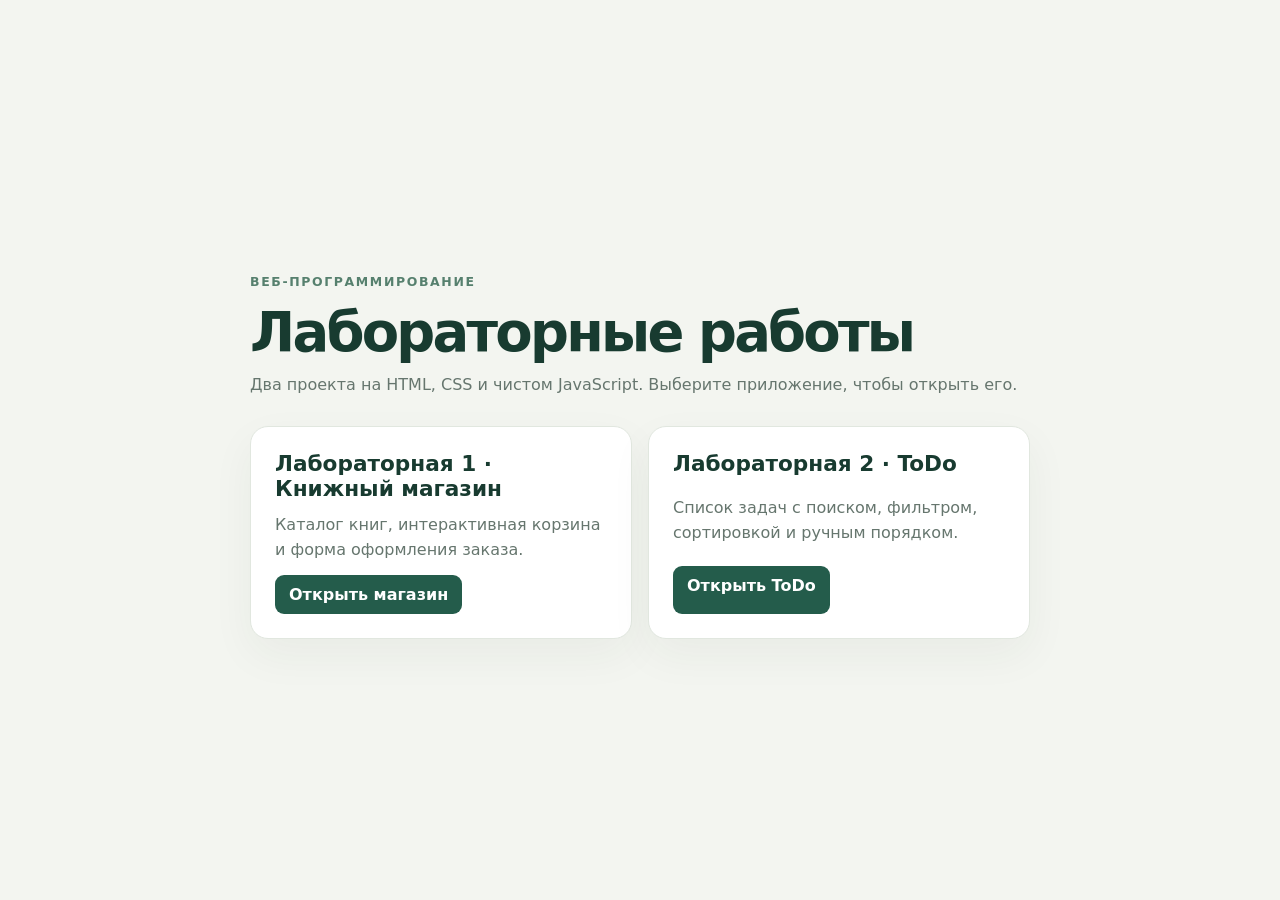
==== index.html @ 23fa97de "feat: complete todo lab and prepare pages release" ====
<!doctype html>
<html lang="ru">
  <head>
    <meta charset="utf-8">
    <meta name="viewport" content="width=device-width, initial-scale=1">
    <meta name="description" content="Два учебных проекта по веб-программированию: книжный магазин и список задач.">
    <title>Лабораторные по веб-программированию</title>
    <style>
      :root { color-scheme: light; font-family: Inter, ui-sans-serif, system-ui, sans-serif; color: #21332c; background: #f3f5f0; }
      * { box-sizing: border-box; }
      body { min-height: 100vh; margin: 0; display: grid; place-items: center; padding: 28px; }
      main { width: min(100%, 780px); }
      .eyebrow { color: #56806e; font-size: .78rem; font-weight: 750; letter-spacing: .13em; text-transform: uppercase; }
      h1 { margin: 8px 0; color: #183b30; font-size: clamp(2rem, 6vw, 3.4rem); letter-spacing: -.05em; }
      .intro { margin: 0 0 28px; color: #66766e; line-height: 1.6; }
      .projects { display: grid; grid-template-columns: repeat(auto-fit, minmax(min(100%, 280px), 1fr)); gap: 16px; }
      .project { display: grid; gap: 12px; padding: 24px; border: 1px solid #e1e7df; border-radius: 18px; background: #fff; box-shadow: 0 16px 44px #263c2b0d; }
      .project h2 { margin: 0; color: #183b30; font-size: 1.35rem; }
      .project p { margin: 0; color: #66766e; line-height: 1.55; }
      .project a { justify-self: start; padding: 10px 14px; border-radius: 9px; color: #fff; background: #245c4b; font-weight: 700; text-decoration: none; }
      .project a:hover, .project a:focus-visible { background: #194737; }
      a:focus-visible { outline: 3px solid #bb8b45; outline-offset: 3px; }
    </style>
  </head>
  <body>
    <main>
      <p class="eyebrow">Веб-программирование</p>
      <h1>Лабораторные работы</h1>
      <p class="intro">Два проекта на HTML, CSS и чистом JavaScript. Выберите приложение, чтобы открыть его.</p>
      <section class="projects" aria-label="Приложения">
        <article class="project">
          <h2>Лабораторная 1 · Книжный магазин</h2>
          <p>Каталог книг, интерактивная корзина и форма оформления заказа.</p>
          <a href="./lab1-books-shop/">Открыть магазин</a>
        </article>
        <article class="project">
          <h2>Лабораторная 2 · ToDo</h2>
          <p>Список задач с поиском, фильтром, сортировкой и ручным порядком.</p>
          <a href="./lab2-todo/">Открыть ToDo</a>
        </article>
      </section>
    </main>
  </body>
</html>
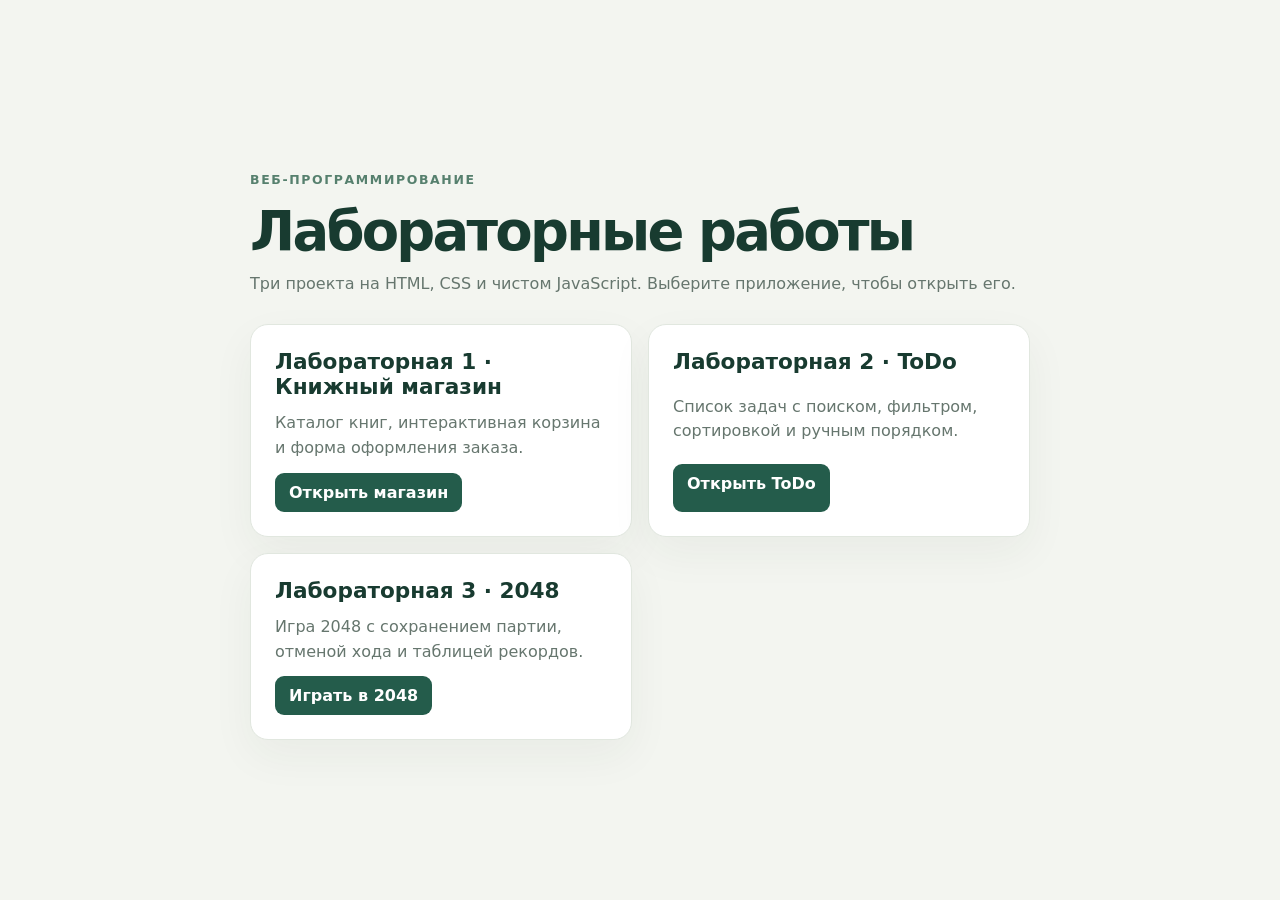
==== commit 2d23ab53: "docs: complete 2048 lab release materials" ====
--- a/index.html
+++ b/index.html
@@ -3,7 +3,7 @@
   <head>
     <meta charset="utf-8">
     <meta name="viewport" content="width=device-width, initial-scale=1">
-    <meta name="description" content="Два учебных проекта по веб-программированию: книжный магазин и список задач.">
+    <meta name="description" content="Три учебных проекта по веб-программированию: книжный магазин, список задач и 2048.">
     <title>Лабораторные по веб-программированию</title>
     <style>
       :root { color-scheme: light; font-family: Inter, ui-sans-serif, system-ui, sans-serif; color: #21332c; background: #f3f5f0; }
@@ -26,7 +26,7 @@
     <main>
       <p class="eyebrow">Веб-программирование</p>
       <h1>Лабораторные работы</h1>
-      <p class="intro">Два проекта на HTML, CSS и чистом JavaScript. Выберите приложение, чтобы открыть его.</p>
+      <p class="intro">Три проекта на HTML, CSS и чистом JavaScript. Выберите приложение, чтобы открыть его.</p>
       <section class="projects" aria-label="Приложения">
         <article class="project">
           <h2>Лабораторная 1 · Книжный магазин</h2>
@@ -38,6 +38,11 @@
           <p>Список задач с поиском, фильтром, сортировкой и ручным порядком.</p>
           <a href="./lab2-todo/">Открыть ToDo</a>
         </article>
+        <article class="project">
+          <h2>Лабораторная 3 · 2048</h2>
+          <p>Игра 2048 с сохранением партии, отменой хода и таблицей рекордов.</p>
+          <a href="./lab3-2048/">Играть в 2048</a>
+        </article>
       </section>
     </main>
   </body>
